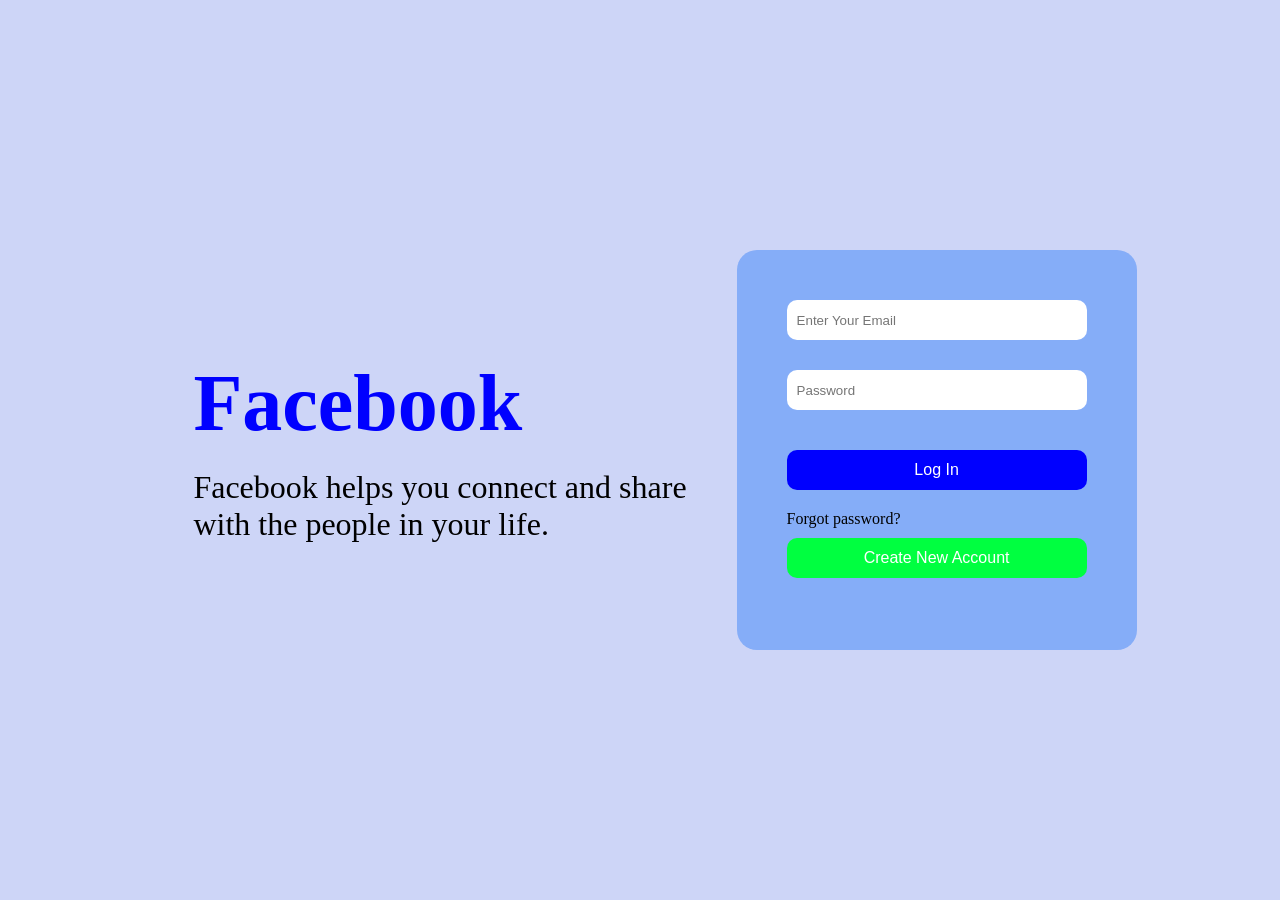
==== index.html @ 0df37917 "Rename inde.html to index.html" ====
<!DOCTYPE html>
<html lang="en">
<head>
    <meta charset="UTF-8">
    <meta name="viewport" content="width=device-width, initial-scale=1.0">
    <title>Facebook</title>
    <link rel="stylesheet" href="index.css">
</head>
<body>
    <div class="container">
        <div class="content">
        <h1>Facebook</h1>
        <p>Facebook helps you connect and share 
        <br>with the  people in your life.</p>
    
        </div>
    </div>


    <div class="box">
    <form id="loginForm">
        <input id="email" type="email" placeholder="Enter Your Email">
        <br>
        <input id="password" type="password" placeholder="Password">
        <br>
        <div class="btn1">    
            <button id="btn1" type="submit">Log In</button>
        </div>
    </form>
    <p id="forgotPasswordText" style="cursor: pointer;">Forgot password?</p>
    
    <div class="btn2">
    <button id="btn2" type="button">Create New Account</button>
    </div>
    </div>
</div>
    <script src="index.js"></script>
</body>
</html>
---- index.css ----
*{
    margin: 0;
    padding: 0;
    box-sizing: border-box;
    
    
}

body{
    display: flex;
    justify-content: center;
    align-items: center;

    background-color: rgb(205, 213, 247);
    height: 100vh;
    width: 100vw;
    
}

.content{
    padding: 50px;
    font-size: 2rem;
    justify-content: center;
    align-items: center;
    flex-direction: column;
    
}

.content h1{
    font-size: 5rem;
    color: rgb(0, 0, 255);
    margin-bottom: 20px;
    
}

.box{
    padding:50px;
    width: 400px;
    height: 400px;
    border-radius: 20px;
    
    background-color:transparent ;
    color: rgb(255, 255, 255);
    background-color: rgb(133, 173, 248);
}
.box p{
    margin-top: 20px;
    color: rgb(0, 0, 0);
    cursor: pointer;
    background-color:transparent;

}
.box p span{
    color: blue;
    text-decoration: underline;
    justify-content: space-evenly;
    align-items: center;
    background-color:transparent;

}
.box input{
    width: 100%;
    height: 40px;
    border-radius: 10px;
    background-color: rgb(255, 255, 255);
    border: none;
    padding: 10px;
    margin-bottom: 30px;
}

.box .btn1 button{
    width: 100%;
    height: 40px;
    margin-top: 10px;
    cursor: pointer;
    background-color:transparent;
    border-radius: 10px;
    
    border: none;
    background-color: rgb(0, 0, 255);
    color: rgb(255, 255, 255);
    font-size: 1rem;
}

.box .btn2 button{
    width: 100%;
    height: 40px;
    background:none;
    background-color:transparent ;
    margin-top: 10px;
    cursor: pointer;
    border-radius: 10px;
    border: none;
    background-color: rgb(0, 255, 64);
    color: rgb(255, 255, 255);
    font-size: 1rem;
}
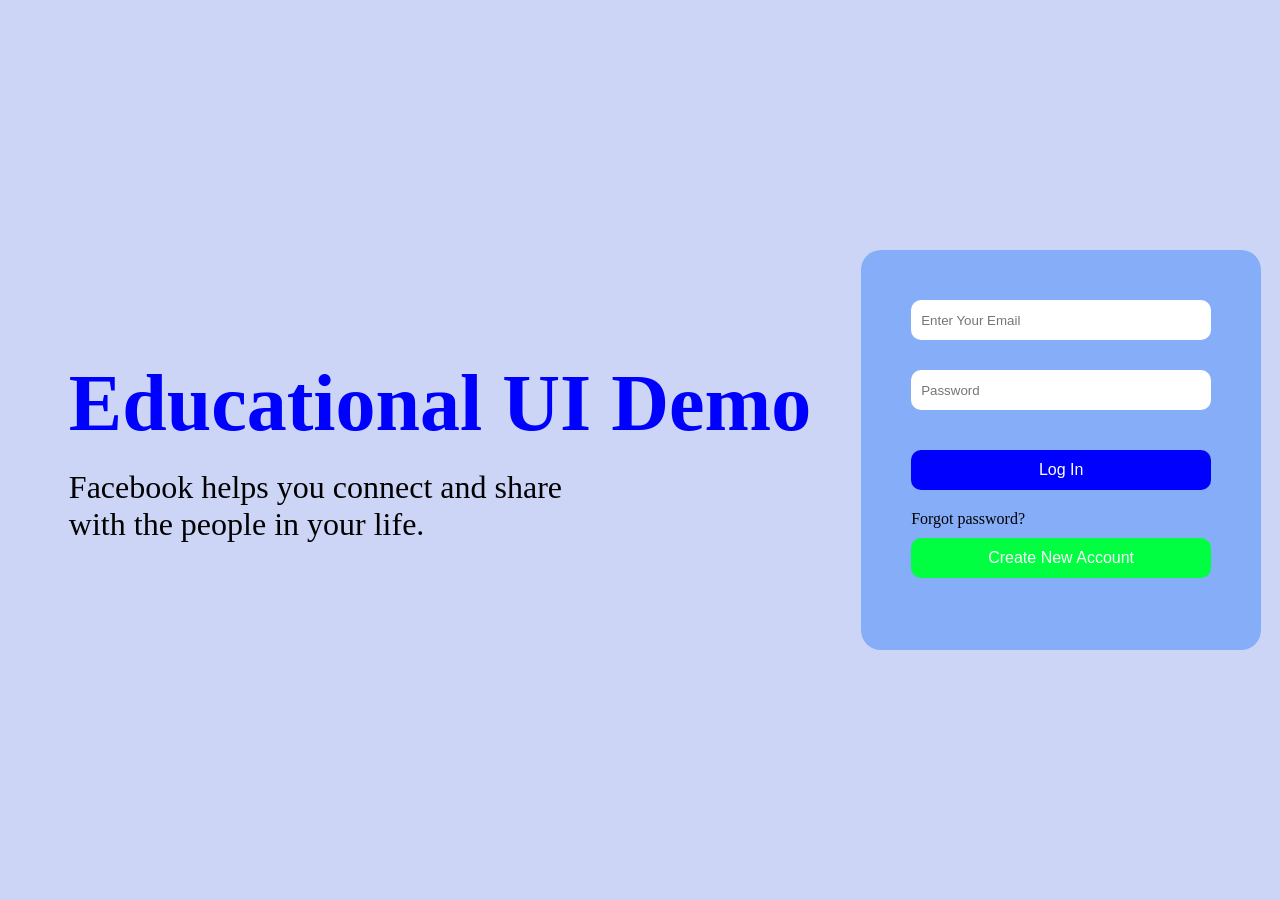
==== commit cdf29b69: "Change header from 'Facebook' to 'Educational UI Demo'" ====
--- a/index.html
+++ b/index.html
@@ -9,7 +9,7 @@
 <body>
     <div class="container">
         <div class="content">
-        <h1>Facebook</h1>
+        <h1>Educational UI Demo</h1>
         <p>Facebook helps you connect and share 
         <br>with the  people in your life.</p>
     
